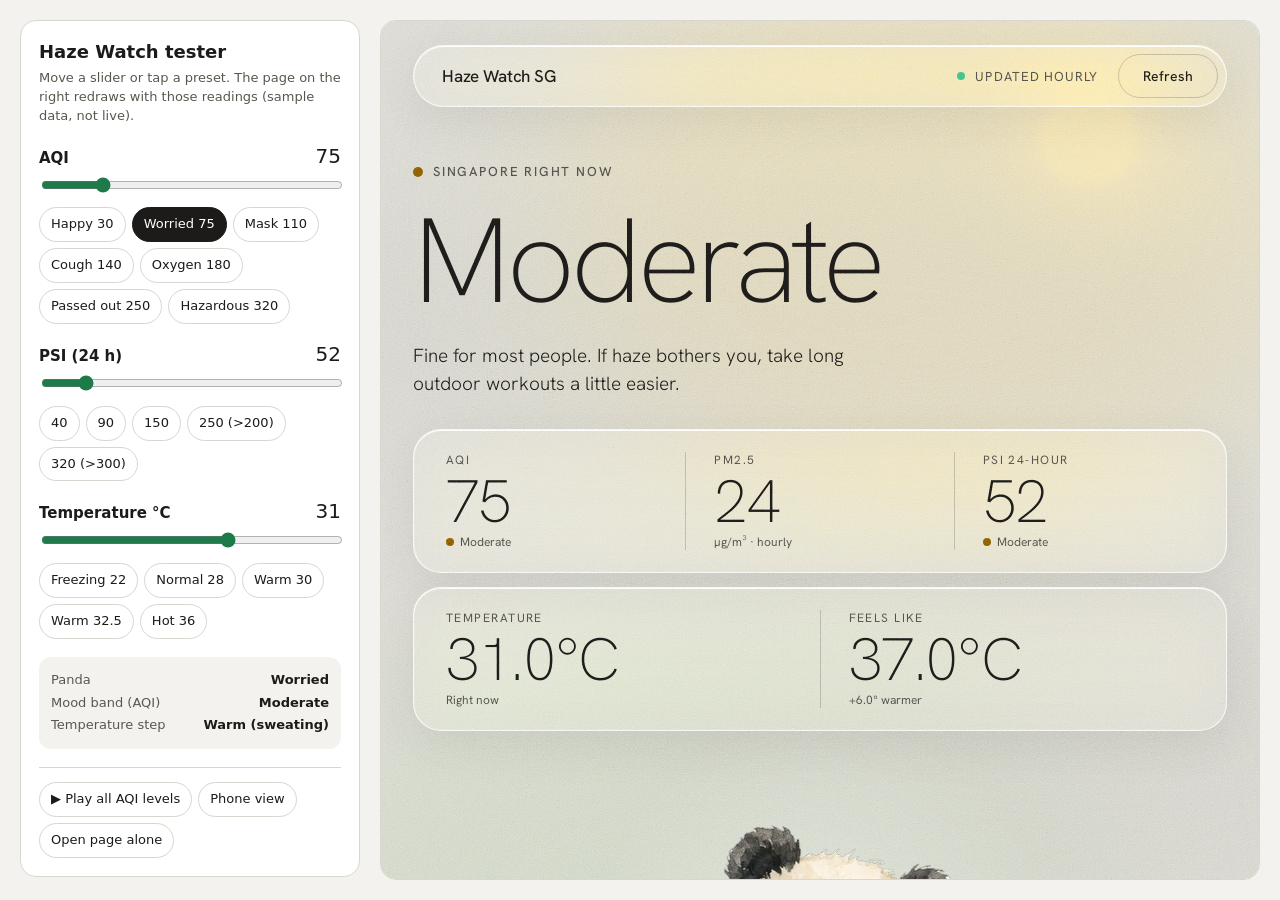
==== test.html @ 4bbca9f3 "Changes in band, panda animation and sweat animation" ====
<!doctype html>
<html lang="en">
<head>
<meta charset="utf-8">
<meta name="viewport" content="width=device-width, initial-scale=1">
<meta name="robots" content="noindex">
<title>Haze Watch SG: tester</title>
<style>
  :root { --ink:#1c1b19; --muted:#5a574f; --line:#d9d6cf; --bg:#f4f2ee; --card:#fff; --accent:#1f7a4a; }
  * { box-sizing: border-box; }
  body { margin:0; font:15px/1.45 system-ui, sans-serif; color:var(--ink); background:var(--bg); }
  .wrap { display:grid; grid-template-columns: 340px 1fr; gap:20px; padding:20px; min-height:100vh; }
  @media (max-width: 900px) { .wrap { grid-template-columns: 1fr; } }
  .panel { background:var(--card); border:1px solid var(--line); border-radius:16px; padding:18px; align-self:start; position:sticky; top:20px; }
  h1 { font-size:18px; margin:0 0 4px; }
  p.hint { margin:0 0 14px; color:var(--muted); font-size:13px; }
  .row { margin:16px 0 4px; display:flex; justify-content:space-between; align-items:baseline; }
  .row b { font-weight:600; }
  .row output { font-variant-numeric: tabular-nums; font-size:20px; }
  input[type=range] { width:100%; accent-color: var(--accent); }
  .chips { display:flex; flex-wrap:wrap; gap:6px; margin:8px 0 0; }
  button { font:inherit; font-size:13px; padding:7px 11px; border-radius:999px; border:1px solid var(--line); background:#fff; color:var(--ink); cursor:pointer; }
  button:hover { border-color:#999; }
  button.on { background:var(--ink); color:#fff; border-color:var(--ink); }
  .now { margin-top:18px; padding:12px; border-radius:12px; background:var(--bg); font-size:13px; }
  .now div { display:flex; justify-content:space-between; padding:2px 0; }
  .now span:first-child { color:var(--muted); }
  .tools { margin-top:14px; display:flex; flex-wrap:wrap; gap:6px; }
  .stage { display:flex; justify-content:center; }
  iframe { border:1px solid var(--line); border-radius:16px; background:#fff; width:100%; height:calc(100vh - 40px); min-height:600px; transition: width .2s; }
  iframe.phone { width:390px; }
  .sep { height:1px; background:var(--line); margin:18px 0 2px; }
</style>
</head>
<body>
<div class="wrap">
  <div class="panel">
    <h1>Haze Watch tester</h1>
    <p class="hint">Move a slider or tap a preset. The page on the right redraws with those readings (sample data, not live).</p>

    <div class="row"><b>AQI</b><output id="oAqi">75</output></div>
    <input id="aqi" type="range" min="0" max="400" step="1" value="75">
    <div class="chips" data-for="aqi">
      <button data-v="30">Happy 30</button><button data-v="75">Worried 75</button><button data-v="110">Mask 110</button>
      <button data-v="140">Cough 140</button><button data-v="180">Oxygen 180</button><button data-v="250">Passed out 250</button><button data-v="320">Hazardous 320</button>
    </div>

    <div class="row"><b>PSI (24 h)</b><output id="oPsi">52</output></div>
    <input id="psi" type="range" min="0" max="400" step="1" value="52">
    <div class="chips" data-for="psi">
      <button data-v="40">40</button><button data-v="90">90</button><button data-v="150">150</button>
      <button data-v="250">250 (&gt;200)</button><button data-v="320">320 (&gt;300)</button>
    </div>

    <div class="row"><b>Temperature °C</b><output id="oTemp">31</output></div>
    <input id="temp" type="range" min="16" max="40" step="0.1" value="31">
    <div class="chips" data-for="temp">
      <button data-v="22">Freezing 22</button><button data-v="28">Normal 28</button><button data-v="30">Warm 30</button><button data-v="32.5">Warm 32.5</button><button data-v="36">Hot 36</button>
    </div>

    <div class="now" aria-live="polite">
      <div><span>Panda</span><b id="rPose">–</b></div>
      <div><span>Mood band (AQI)</span><b id="rState">–</b></div>
      <div><span>Temperature step</span><b id="rTemp">–</b></div>
    </div>

    <div class="sep"></div>
    <div class="tools">
      <button id="play">▶ Play all AQI levels</button>
      <button id="view">Phone view</button>
      <button id="open">Open page alone</button>
    </div>
  </div>

  <div class="stage"><iframe id="frame" title="Haze Watch preview"></iframe></div>
</div>

<script>
(function () {
  const $ = (id) => document.getElementById(id);
  const frame = $('frame');
  const ids = ['aqi', 'psi', 'temp'];
  let timer = null;

  function url() {
    return 'index.html?demo=moderate&aqi=' + $('aqi').value + '&psi=' + $('psi').value + '&temp=' + $('temp').value;
  }
  function labels() {
    ids.forEach((k) => { $('o' + k[0].toUpperCase() + k.slice(1)).textContent = $(k).value; });
    document.querySelectorAll('.chips[data-for]').forEach((c) => {
      const v = $(c.dataset.for).value;
      c.querySelectorAll('button').forEach((b) => b.classList.toggle('on', b.dataset.v === v));
    });
  }
  function load() {
    labels();
    clearTimeout(timer);
    timer = setTimeout(() => { frame.src = url(); }, 120);
  }
  frame.addEventListener('load', () => {
    try {
      const d = frame.contentDocument.documentElement.dataset;
      const names = { good: 'Happy', moderate: 'Worried', mask: 'Surgical mask', cough: 'Coughing', oxygen: 'Oxygen mask', passout: 'Passed out' };
      const states = { good: 'Good', moderate: 'Moderate', sensitive: 'Sensitive groups', unhealthy: 'Unhealthy', very: 'Very unhealthy', hazard: 'Hazardous' };
      const heat = { cold: 'Freezing (shivering)', normal: 'Normal (no effect)', warm: 'Warm (sweating)', hot: 'Hot (sweating more)' };
      $('rPose').textContent = names[d.pose] || d.pose;
      $('rState').textContent = states[d.state] || d.state;
      $('rTemp').textContent = heat[d.temp] || d.temp || '–';
    } catch (e) { /* the page must be opened from the same site */ }
  });

  ids.forEach((k) => $(k).addEventListener('input', load));
  document.querySelectorAll('.chips[data-for] button').forEach((b) => b.addEventListener('click', () => {
    const t = $(b.parentElement.dataset.for); t.value = b.dataset.v;
    if (t.id === 'aqi') $('psi').value = Math.min(400, Math.round(b.dataset.v * 0.75)); // keep PSI roughly in step
    load();
  }));

  $('view').addEventListener('click', () => {
    frame.classList.toggle('phone');
    $('view').textContent = frame.classList.contains('phone') ? 'Desktop view' : 'Phone view';
  });
  $('open').addEventListener('click', () => window.open(url(), '_blank'));

  let playing = null;
  $('play').addEventListener('click', () => {
    if (playing) { clearInterval(playing); playing = null; $('play').textContent = '▶ Play all AQI levels'; return; }
    const steps = [30, 75, 110, 140, 180, 250, 320];
    let i = 0;
    $('play').textContent = '■ Stop';
    const next = () => { $('aqi').value = steps[i]; $('psi').value = Math.round(steps[i] * 0.75); load(); i = (i + 1) % steps.length; };
    next(); playing = setInterval(next, 4500);
  });

  load();
})();
</script>
</body>
</html>
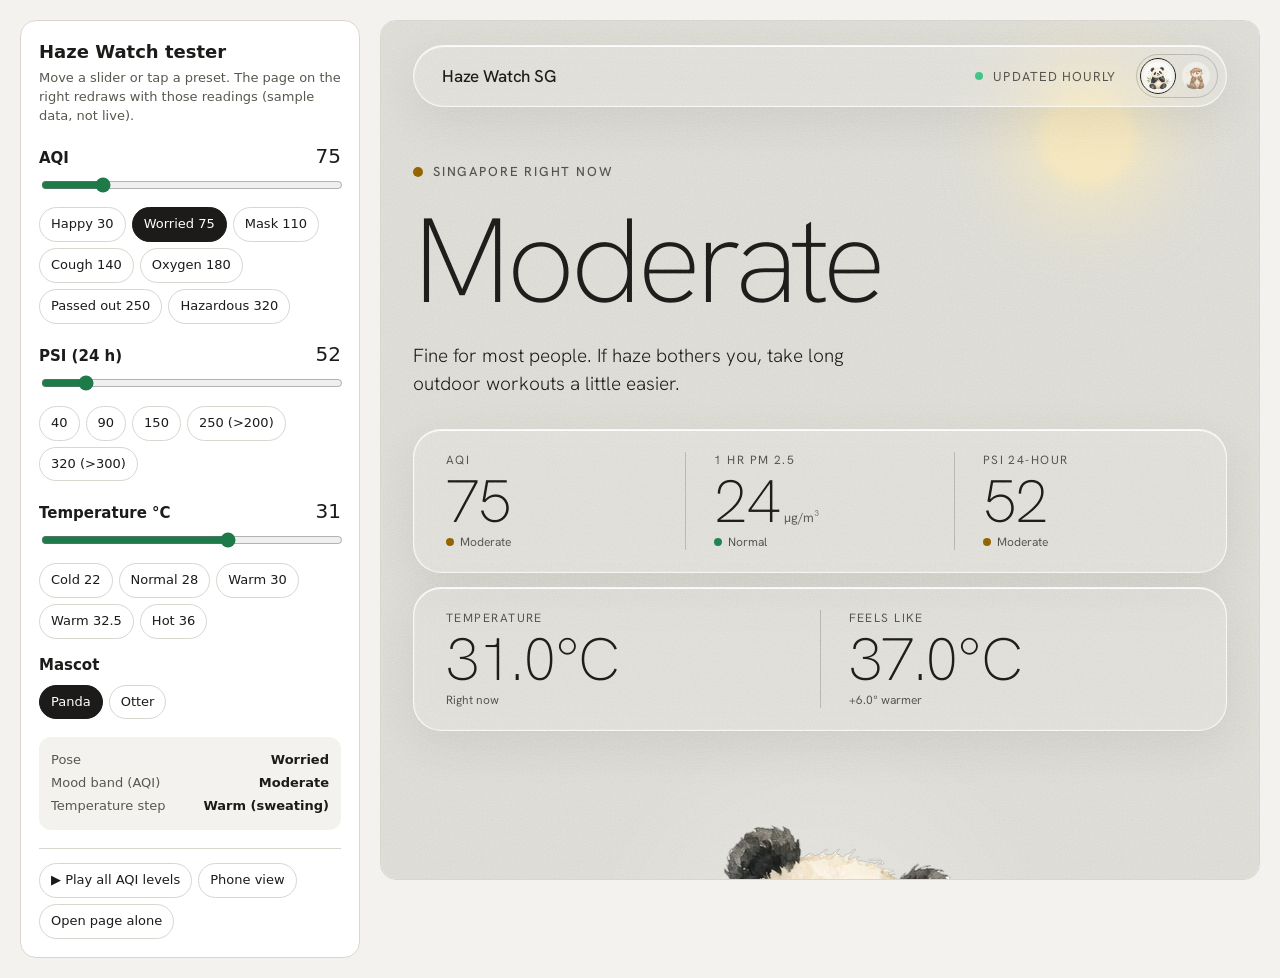
==== commit 8bef2dc0: "Fix code review findings: stale-data notes, retries, No data regions, cleanup Data - Page now reads " ====
--- a/test.html
+++ b/test.html
@@ -55,11 +55,13 @@
     <div class="row"><b>Temperature °C</b><output id="oTemp">31</output></div>
     <input id="temp" type="range" min="16" max="40" step="0.1" value="31">
     <div class="chips" data-for="temp">
-      <button data-v="22">Freezing 22</button><button data-v="28">Normal 28</button><button data-v="30">Warm 30</button><button data-v="32.5">Warm 32.5</button><button data-v="36">Hot 36</button>
+      <button data-v="22">Cold 22</button><button data-v="28">Normal 28</button><button data-v="30">Warm 30</button><button data-v="32.5">Warm 32.5</button><button data-v="36">Hot 36</button>
     </div>
 
+    <div class="row"><b>Mascot</b></div>
+    <div class="chips" id="mascots"><button data-m="panda" class="on">Panda</button><button data-m="otter">Otter</button></div>
     <div class="now" aria-live="polite">
-      <div><span>Panda</span><b id="rPose">–</b></div>
+      <div><span>Pose</span><b id="rPose">–</b></div>
       <div><span>Mood band (AQI)</span><b id="rState">–</b></div>
       <div><span>Temperature step</span><b id="rTemp">–</b></div>
     </div>
@@ -80,11 +82,16 @@
   const $ = (id) => document.getElementById(id);
   const frame = $('frame');
   const ids = ['aqi', 'psi', 'temp'];
-  let timer = null;
+  let timer = null, mascot = 'panda';
 
   function url() {
-    return 'index.html?demo=moderate&aqi=' + $('aqi').value + '&psi=' + $('psi').value + '&temp=' + $('temp').value;
+    return 'index.html?demo=moderate&aqi=' + $('aqi').value + '&psi=' + $('psi').value + '&temp=' + $('temp').value + '&mascot=' + mascot;
   }
+  document.querySelectorAll('#mascots button').forEach((b) => b.addEventListener('click', () => {
+    mascot = b.dataset.m;
+    document.querySelectorAll('#mascots button').forEach((x) => x.classList.toggle('on', x === b));
+    load();
+  }));
   function labels() {
     ids.forEach((k) => { $('o' + k[0].toUpperCase() + k.slice(1)).textContent = $(k).value; });
     document.querySelectorAll('.chips[data-for]').forEach((c) => {
@@ -102,7 +109,7 @@
       const d = frame.contentDocument.documentElement.dataset;
       const names = { good: 'Happy', moderate: 'Worried', mask: 'Surgical mask', cough: 'Coughing', oxygen: 'Oxygen mask', passout: 'Passed out' };
       const states = { good: 'Good', moderate: 'Moderate', sensitive: 'Sensitive groups', unhealthy: 'Unhealthy', very: 'Very unhealthy', hazard: 'Hazardous' };
-      const heat = { cold: 'Freezing (shivering)', normal: 'Normal (no effect)', warm: 'Warm (sweating)', hot: 'Hot (sweating more)' };
+      const heat = { cold: 'Cold, 24.9 or below (shivering)', normal: 'Normal (no effect)', warm: 'Warm (sweating)', hot: 'Hot (sweating more)' };
       $('rPose').textContent = names[d.pose] || d.pose;
       $('rState').textContent = states[d.state] || d.state;
       $('rTemp').textContent = heat[d.temp] || d.temp || '–';
